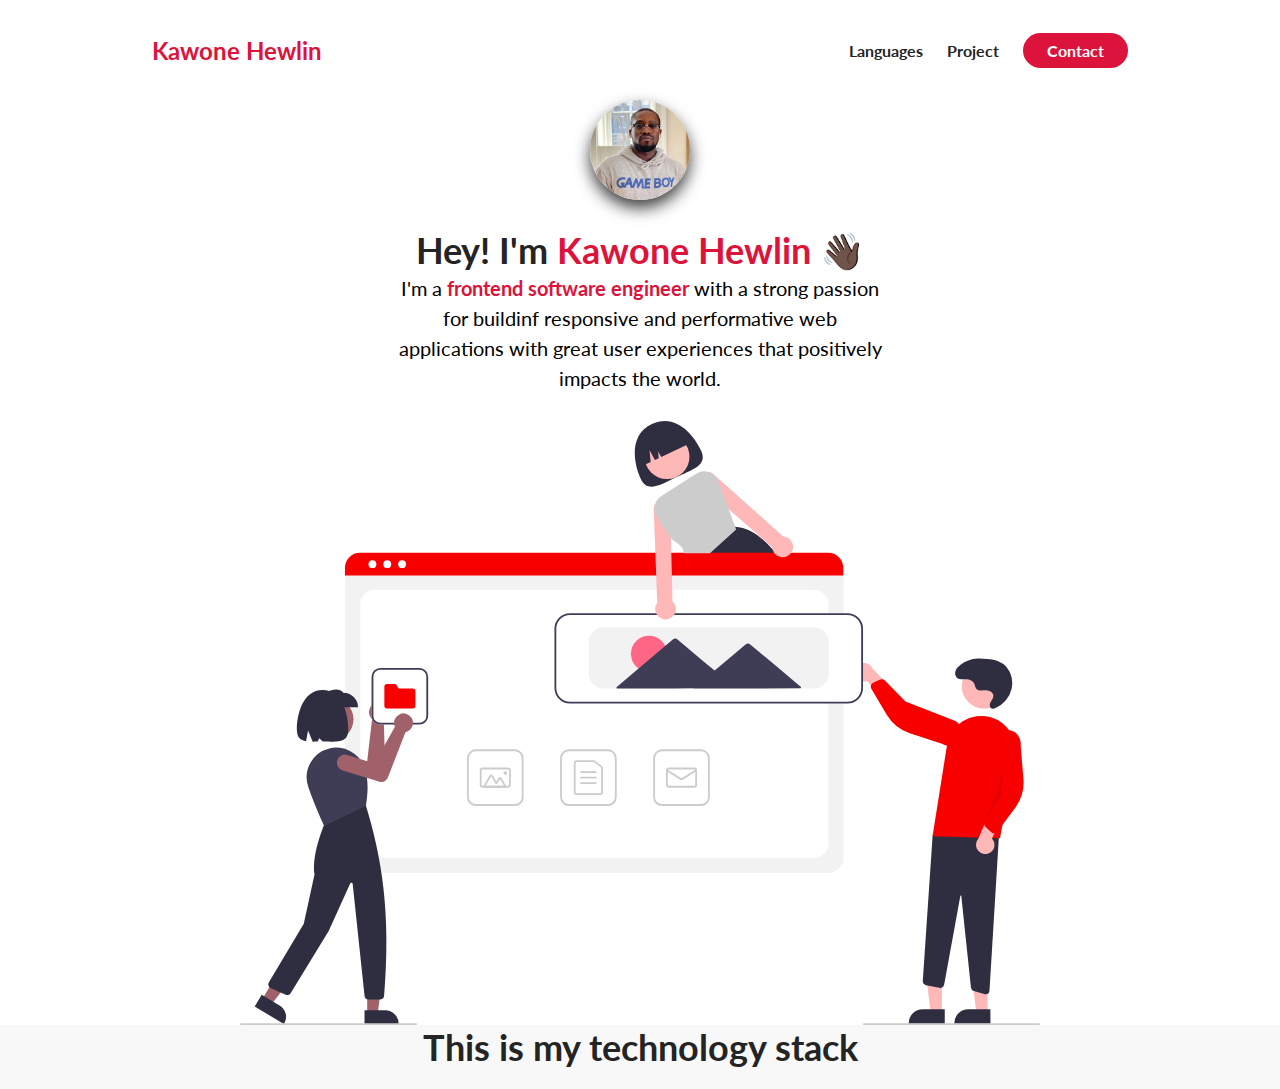
==== idex.html @ f4ad8e28 "e-port1" ====
<!DOCTYPE html>
<html lang="en">
<head>
    <meta charset="UTF-8">
    <meta http-equiv="X-UA-Compatible" content="IE=edge">
    <meta name="viewport" content="width=device-width, initial-scale=1.0">
    <title>Kawone Hewlin</title>
    <link rel="stylesheet" href="styles.css">
    <script src="https://kit.fontawesome.com/c8e4d183c2.js" crossorigin="anonymous"></script>
</head>
<body>
    <section id="aboutme">
        <nav>
            <div class="personal__logo">Kawone Hewlin</div>
            <ul class="nav__link--list">
                <li>
                    <a href="" class="
                    nav__link--anchor
                    link__hover-effect
                    link__hover-effect--black
                    ">Languages</a>
                </li>
                <li>
                    <a href="" class="
                    nav__link--anchor
                    link__hover-effect
                    link__hover-effect--black
                    ">Project</a>
                </li>
                <li>
                    <a href="" class="
                    nav__link--anchor
                    nav__link--anchor-primary
                    ">Contact</a>
                </li>
            </ul>
        </nav>
        <div class="flex flex-1">
            <div class="about-me__info row">
                <div class="about-me__info--container">
                    <figure class="about-me__picture--mask">
                        <img class="me"src="./assets/IMG-0071.jpg" alt="Picture of me!">
                    </figure>
                    <h1 class="about -me__info--title">
                        Hey! I'm <span class="text--red">Kawone Hewlin</span> 👋🏿
                    </h1>
                    <P class="about-me__info--para">
                        I'm a <strong class="text--red">frontend software engineer</strong> with a strong passion for buildinf responsive and performative web applications with great user experiences that positively impacts the world.
                    </P>
                    <div class="about-me__links">
                       <a href="https://www.linkedin.com/in/kawone-hewlin-3a58b518a/" class="about-me__link"><i class="fab fa-linkedin-in"></i></a>
                       <a href="" class="about-me__link"><i class="fab fa-github"></i></a>
                       <a href="" class="about-me__link"><i class="fas fa-envelope"></i></a>
                       <a href="" class="about-me__link"><i class="fas fa-file-pdf"></i></a>
                    </div>
                </div>
        <figure class="about-me__img--container">
            <img src="./assets/undraw_building_websites_CRIMSON.svg" class="about-me__img" alt="">

</figure>
            </div>
        </div>
    </section>
    <section id="languages">
        <div class="container">
         <div class="row">
            <h1 class="section__titles">This is my technology stack</h1>
            <div class="language__list">
                <div class="language">
                    <figure class="language__img--wrapper">
                        <img src="" alt="" class="language__img">
                    </figure>
                </div>
            </div>
         </div>   
        </div>

    </section>
</body>
</html>
---- styles.css ----
@import url('https://fonts.googleapis.com/css2?family=Lato:wght@400;700&family=Roboto:wght@300;400;500;700&display=swap');
* {
    font-family: 'Lato', sans-serif;
    padding: 0;
    margin: 0;
    box-sizing: border-box;

}

h1, h2, h3, h4, h5, h6, span {

    color: #242424;
    text-align: center;
    line-height: 1.25;
}

h1{
font-size: 36px;

}
p {
    line-height: 1.5;
    font-size: 16px;
}

.text--red {
    color: crimson;
}


.flex {
    display: flex;
}
.flex-1 {
    flex: 1;
}

li { 
    list-style-type: none;
}

.row {
    width: 100%;
    max-width: 800px;
    margin: 0 auto;
}

section:nth-child(even) {
background-color: #f8f8f8;
}


/* Navigation Bar*/

nav {

height: 100px;
width: 100%;
max-width: 1000px;
margin: 0 auto;
display: flex;;
justify-content: space-between;
align-items: center;

}

.nav__link--list {
    display: flex;
    
}

.nav__link--anchor{
    margin: 0 12px;
    color: #242424;
    text-decoration: none;
    font-weight: 700;
}

.nav__link--anchor-primary {
    background-color: crimson;
    padding: 8px 24px;
    border-radius: 50px;
    color: white;
    transition: all 300ms ease;
}

.nav__link--anchor-primary:hover {
    background-color: #ec6868:
}

.personal__logo {
    font-size: 24px;
    color: crimson;
    margin: 0 12px;
    font-weight: bold;
}
/* About Me*/

#about-me {
    min-height: 100vh;
    display: flex;
    flex-direction: column;
}


 .about-me__info {
    display: flex;
    flex-direction: column;
 }
 .about-me__info--container {
display: flex;
flex-direction: column;
justify-content: center;
align-items: center;
max-width: 500px;
margin: 0 auto;
text-align: center;

 }

 .about-me__picture--mask {
    width: 100px;
    height: 100px;
    border-radius: 50%; /* makes the edges rounded cause a circular cut out*/
    overflow: hidden; /* hides the edges outside of the circle*/
    box-shadow: 0 8px 16px rgba(0, 0, 0, 0.75);
    margin-bottom: 28px;
 }
 
 .me {
    width: 100%;
    transform: scale(1.2);
    padding-right: 4px;
 }
 .about-me__info--title {
    margin-bottom: 16px;
 }
 .about-me__info--para {
    font-size: 20px;
    margin-bottom: 28px;
 }

 .about-me__link {
    font-size: 20px;
    color:#242424;
    text-decoration: none;
    padding: 0 16px:
 }

 .about-me__img--container{
    flex: 1;
    display: flex;
    align-items: center;
 }

 .about-me__img {
    width: 100%;
 }
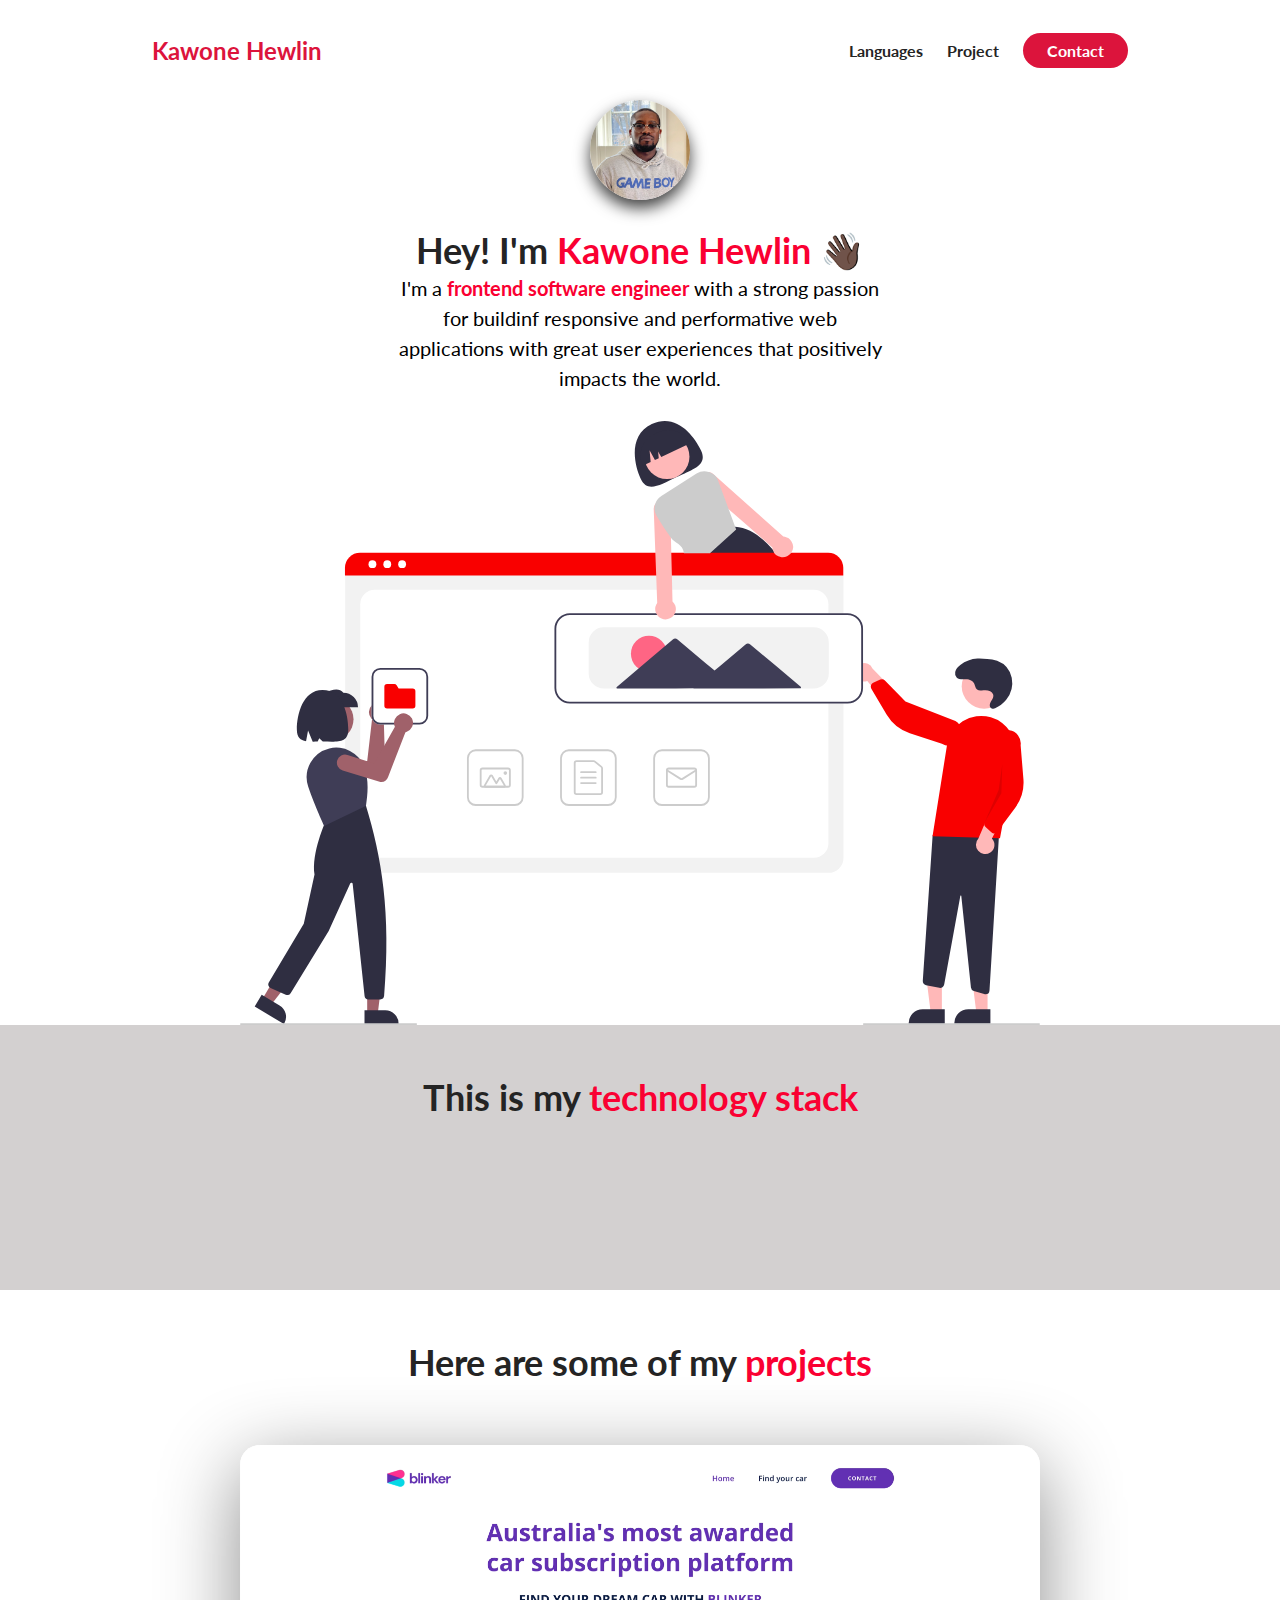
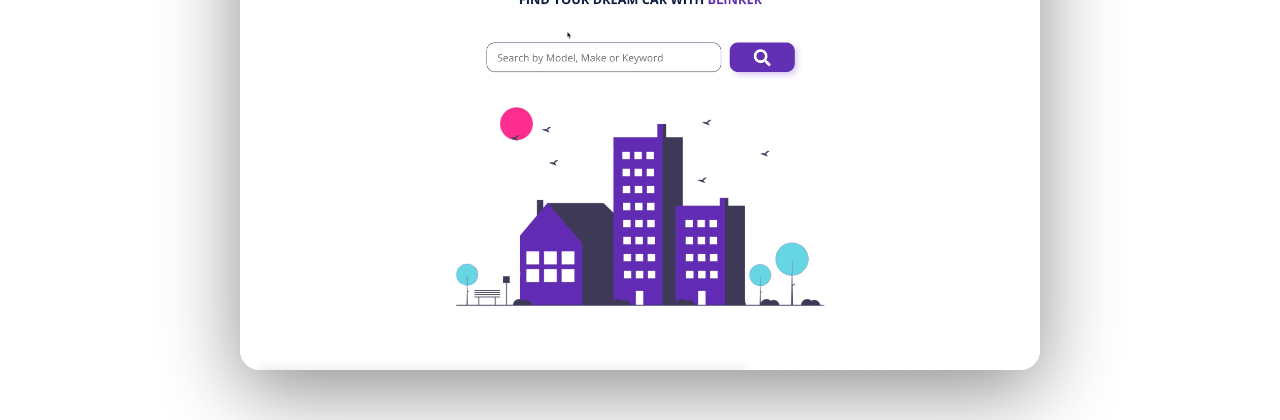
==== commit 7000ee47: "half way done with portfolio 1" ====
--- a/idex.html
+++ b/idex.html
@@ -64,17 +64,76 @@
     <section id="languages">
         <div class="container">
          <div class="row">
-            <h1 class="section__titles">This is my technology stack</h1>
+            <h1 class="section__title">This is my <span class="text--red">technology stack</span></h1>
             <div class="language__list">
                 <div class="language">
                     <figure class="language__img--wrapper">
-                        <img src="" alt="" class="language__img">
+                        <img src="https://upload.wikimedia.org/wikipedia/commons/thumb/3/38/HTML5_Badge.svg/240px-HTML5_Badge.svg.png" alt="" class="language__img">
                     </figure>
+                    <span class="language__name">HTML</span>
+                </div>
+                <div class="language">
+                    <figure class="language__img--wrapper">
+                        <img src="https://upload.wikimedia.org/wikipedia/commons/thumb/3/38/HTML5_Badge.svg/240px-HTML5_Badge.svg.png" alt="" class="language__img">
+                    </figure>
+                    <span class="language__name">HTML</span>
+                </div>
+                <div class="language">
+                    <figure class="language__img--wrapper">
+                        <img src="https://upload.wikimedia.org/wikipedia/commons/thumb/3/38/HTML5_Badge.svg/240px-HTML5_Badge.svg.png" alt="" class="language__img">
+                    </figure>
+                    <span class="language__name">HTML</span>
+                </div>
+                <div class="language">
+                    <figure class="language__img--wrapper">
+                        <img src="https://upload.wikimedia.org/wikipedia/commons/thumb/3/38/HTML5_Badge.svg/240px-HTML5_Badge.svg.png" alt="" class="language__img">
+                    </figure>
+                    <span class="language__name">HTML</span>
+                </div>
+                <div class="language">
+                    <figure class="language__img--wrapper">
+                        <img src="https://upload.wikimedia.org/wikipedia/commons/thumb/3/38/HTML5_Badge.svg/240px-HTML5_Badge.svg.png" alt="" class="language__img">
+                    </figure>
+                    <span class="language__name">HTML</span>
+                </div>
+                <div class="language">
+                    <figure class="language__img--wrapper">
+                        <img src="https://upload.wikimedia.org/wikipedia/commons/thumb/3/38/HTML5_Badge.svg/240px-HTML5_Badge.svg.png" alt="" class="language__img">
+                    </figure>
+                    <span class="language__name">HTML</span>
+                </div>
+                <div class="language">
+                    <figure class="language__img--wrapper">
+                        <img src="https://upload.wikimedia.org/wikipedia/commons/thumb/3/38/HTML5_Badge.svg/240px-HTML5_Badge.svg.png" alt="" class="language__img">
+                    </figure>
+                    <span class="language__name">HTML</span>
+                </div>
+                <div class="language">
+                    <figure class="language__img--wrapper">
+                        <img src="https://upload.wikimedia.org/wikipedia/commons/thumb/3/38/HTML5_Badge.svg/240px-HTML5_Badge.svg.png" alt="" class="language__img">
+                    </figure>
+                    <span class="language__name">HTML</span>
                 </div>
             </div>
          </div>   
         </div>
 
     </section>
+    <section id="projects">
+        <div class="container">
+            <div class="row">
+                <h1 class="section__title">Here are some of my <span class="text--red">projects</span></h1>
+                <ul class="project__list">
+                    <li class="project">
+                        <div class="project__wrapper">
+                            <img src="./assets/loopit.png" class="project__img" alt="">
+                        </div>
+                    </li>
+                </ul>
+            </div>
+
+        </div>
+        
+    </section>
 </body>
 </html>--- a/styles.css
+++ b/styles.css
@@ -7,6 +7,7 @@
 
 }
 
+
 h1, h2, h3, h4, h5, h6, span {
 
     color: #242424;
@@ -24,7 +25,7 @@
 }
 
 .text--red {
-    color: crimson;
+    color: rgb(250, 0, 50);
 }
 
 
@@ -39,6 +40,13 @@
     list-style-type: none;
 }
 
+.container {
+    padding: 50px 0;
+}
+
+.section__title {
+    margin-bottom: 20px;
+}
 .row {
     width: 100%;
     max-width: 800px;
@@ -46,7 +54,7 @@
 }
 
 section:nth-child(even) {
-background-color: #f8f8f8;
+background-color: #d3d0d0;
 }
 
 
@@ -155,4 +163,103 @@
 
  .about-me__img {
     width: 100%;
- }+ }
+
+
+ /* Tech Stack*/
+
+
+.language__img {
+    width: 100%;
+    max-width: 100px;
+    transition: all 300ms;
+}
+
+.language:hover .language__img {
+    filter: brightness(80%);
+    opacity: 0.86;
+    transform: scale(0.9);
+}
+
+.language {
+    width: 25%;
+    display: flex;
+    justify-content: center;
+    position: relative;
+}
+
+.language__img--wrapper {
+    display: flex;
+    justify-content: center;
+    align-items: center;
+    padding: 25px 16px;
+}
+
+.language__list {
+    display: flex;
+    width: 100%;
+    flex-wrap: wrap;
+}
+
+.language__name {
+    position: absolute;
+    bottom: 0;
+    transform: scale(0);
+    transition: all 300ms;
+    font-size: 20px;
+    opacity: 0;
+}
+
+.language:hover .language__name {
+    transform: scale(1);
+    opacity: 1;
+}
+
+
+/*projects*/
+
+.project__img {
+    width: 100%;
+}
+
+.project__wrapper {
+    display: flex;
+    box-shadow: 0 20px 80px rgba(0, 0, 0, 0.45);
+    border-radius: 20px;
+    overflow: hidden;
+}
+
+.project__wrapper {
+    display: flex;
+    box-shadow: 0 20PX 80 rgba(0, 0, 0, 0.45);
+    border-radius: 20px;
+    overflow: hidden;
+    position: relative;
+}
+
+.project__wrapper::before {
+ content: "";
+ position: absolute;
+ top: 0;
+ left: 0;
+ height: 100%;
+ width: 100%;
+ background-color: #1c1d25 ;
+ opacity: 0;
+ transition: opacity 450ms ease;
+ z-index: 2;
+}
+   
+.project:hover .project__wrapper:before {
+    opacity: 0.7;
+}
+
+
+.project:hover .project__img {
+    transform: scale(1.07);
+    filter: blur(5px);
+}
+
+.project__list {
+    padding-top:  40px;
+}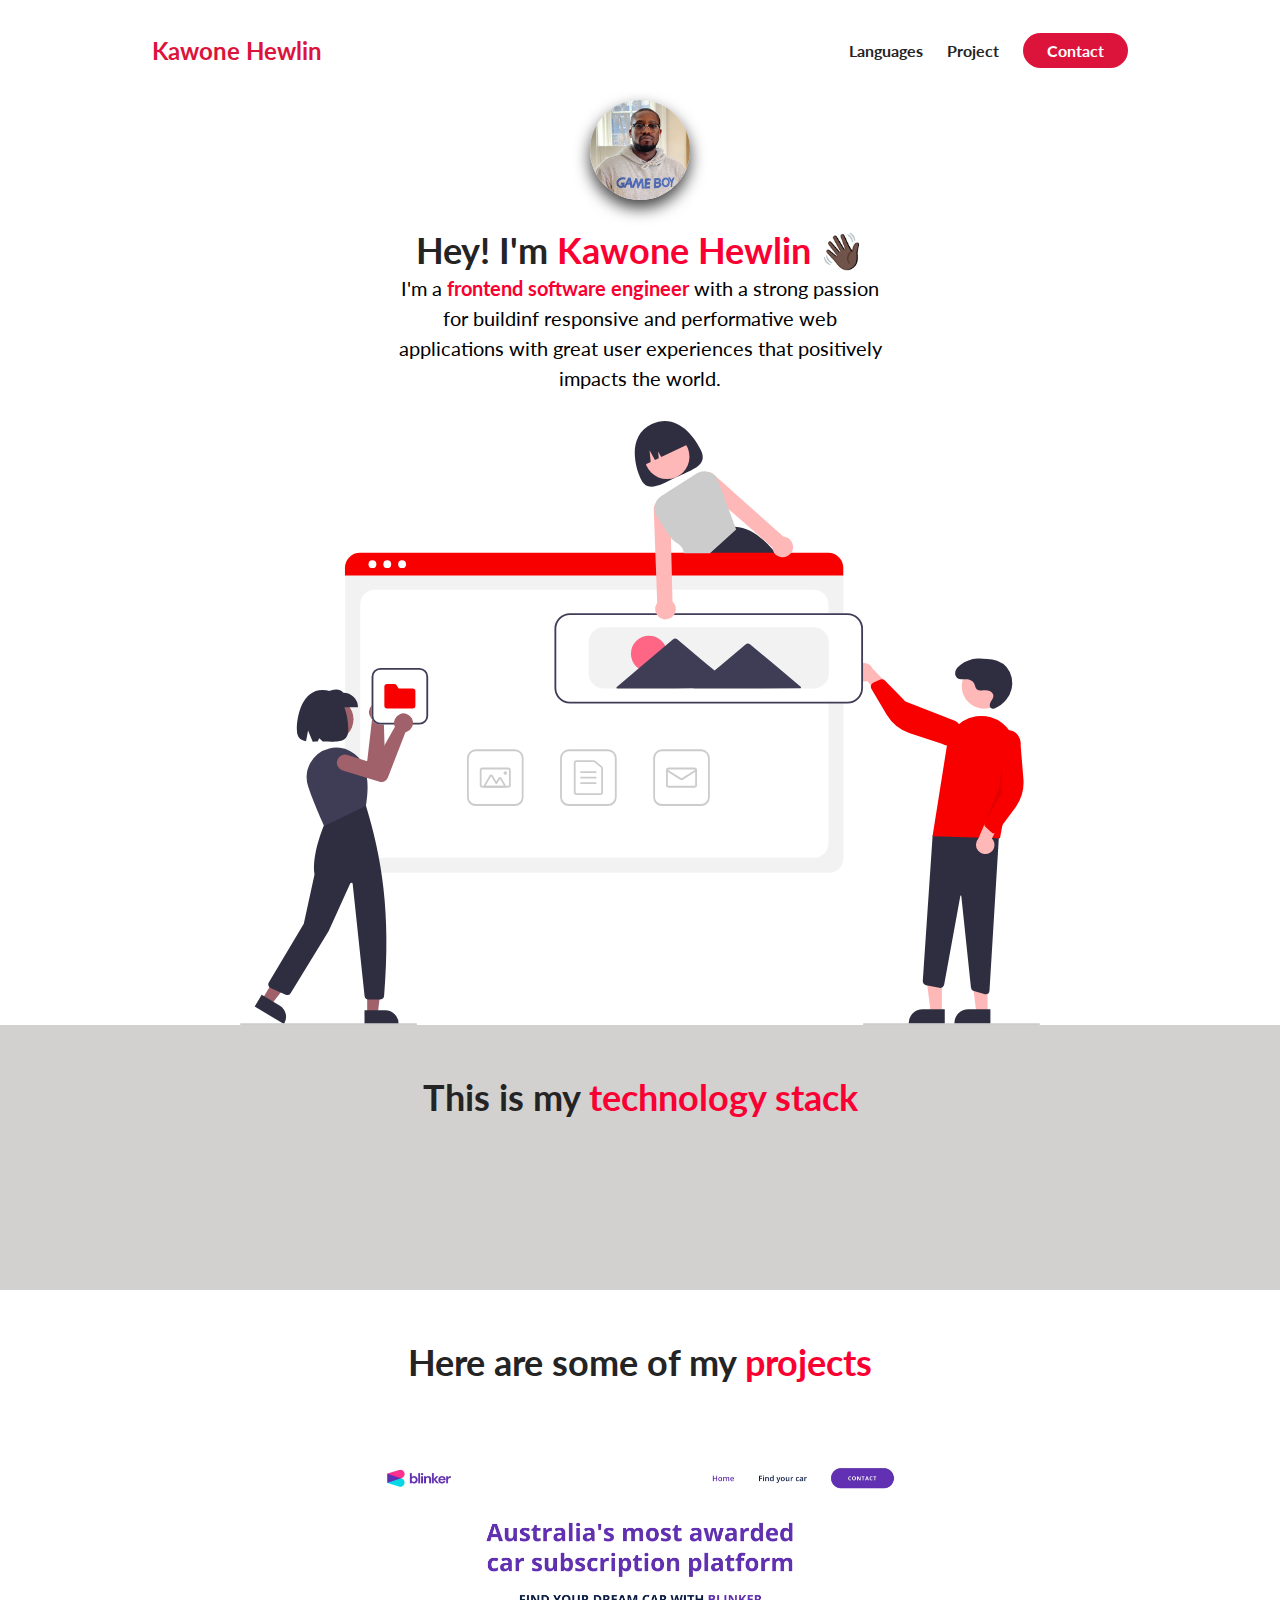
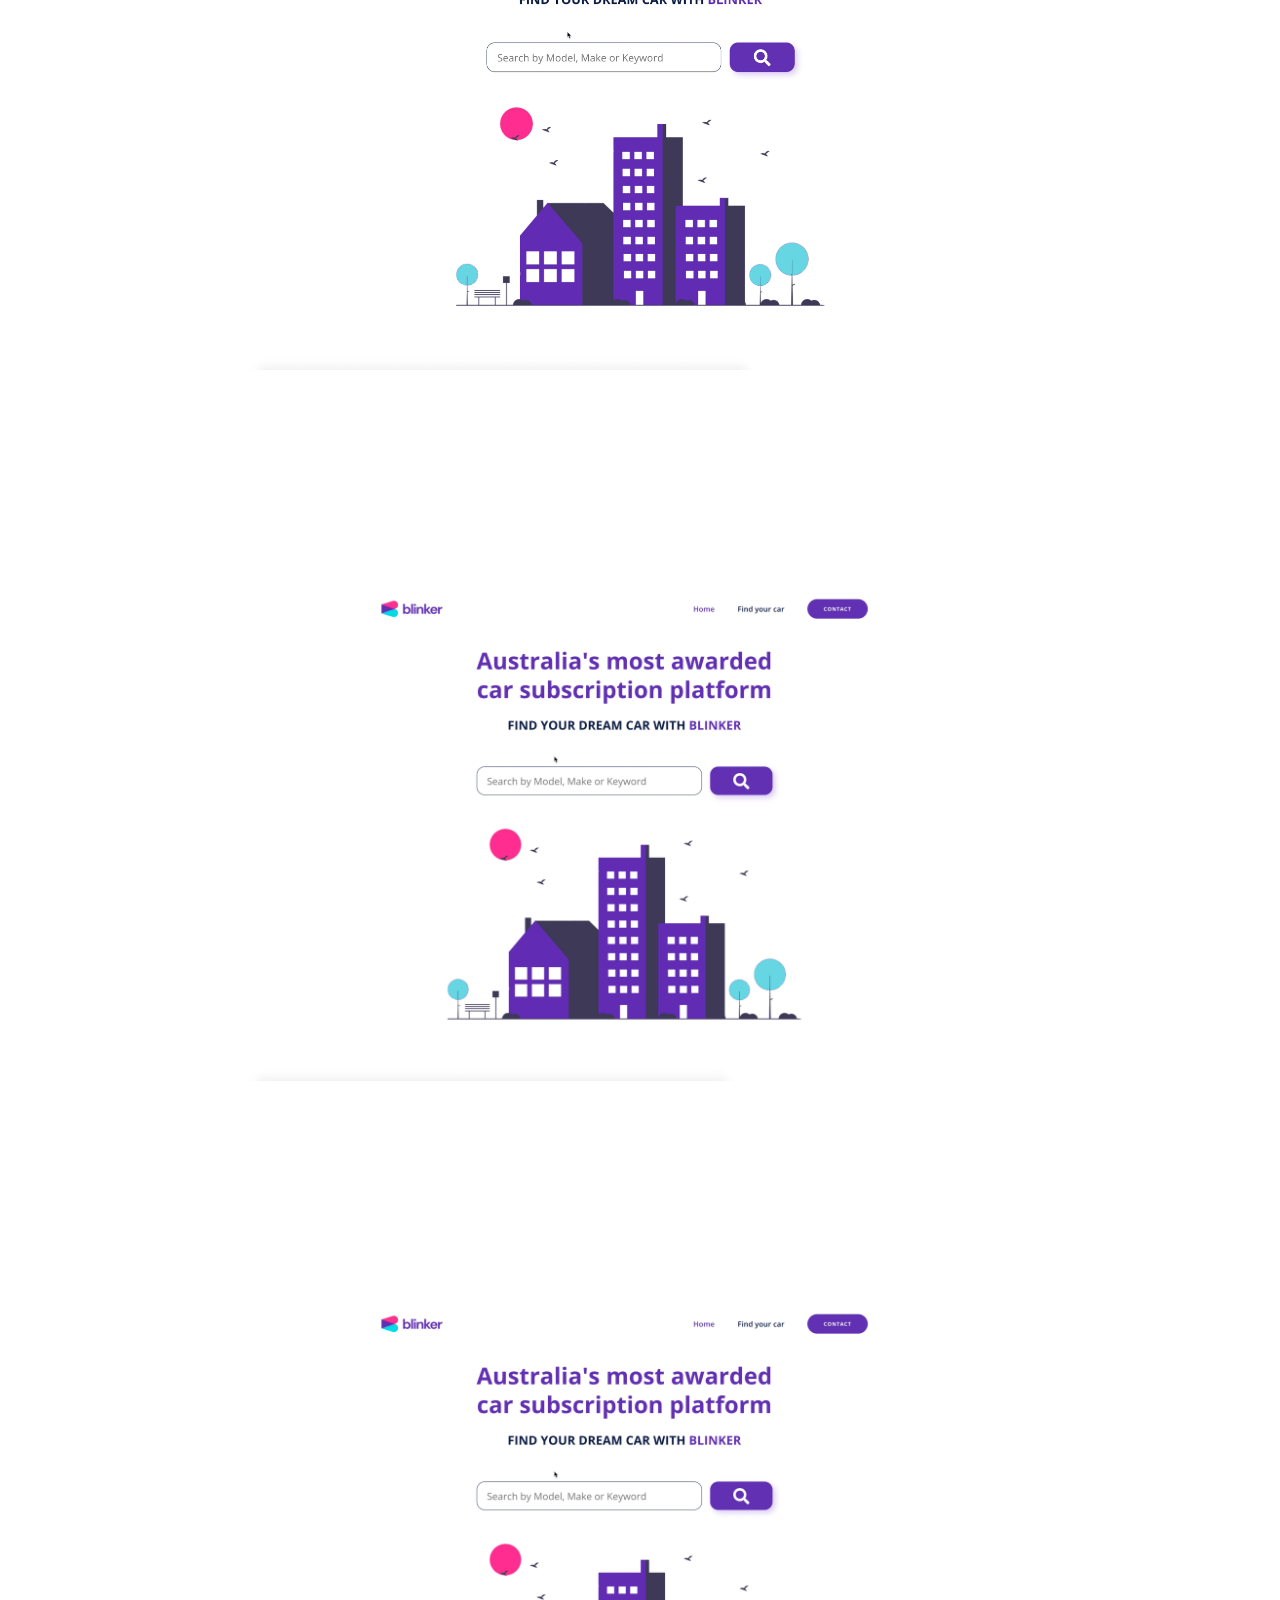
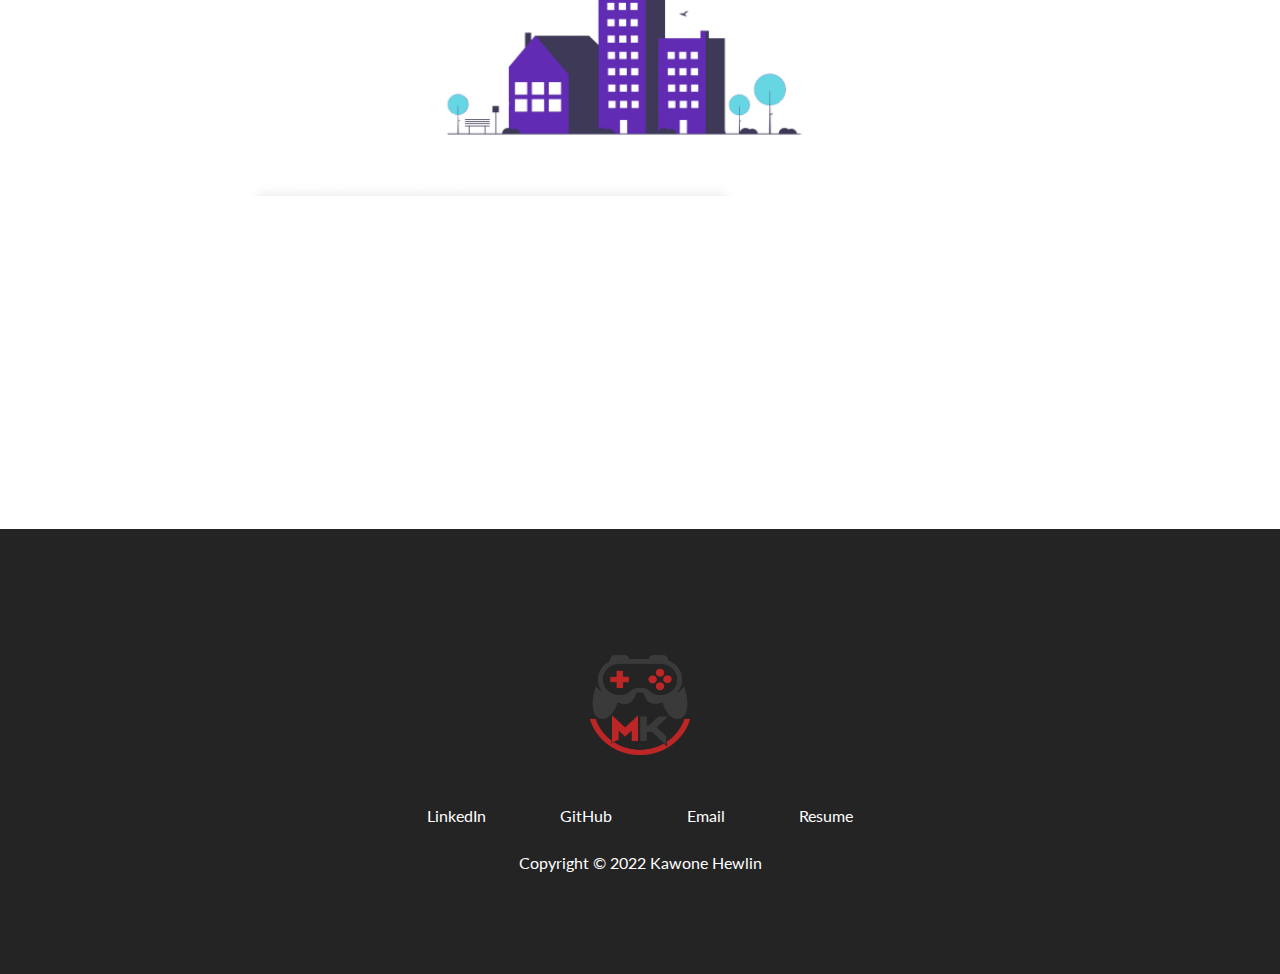
==== commit 0fd3fa54: "almost done" ====
--- a/idex.html
+++ b/idex.html
@@ -1,139 +1,291 @@
 <!DOCTYPE html>
 <html lang="en">
-<head>
-    <meta charset="UTF-8">
-    <meta http-equiv="X-UA-Compatible" content="IE=edge">
-    <meta name="viewport" content="width=device-width, initial-scale=1.0">
+  <head>
+    <meta charset="UTF-8" />
+    <meta http-equiv="X-UA-Compatible" content="IE=edge" />
+    <meta name="viewport" content="width=device-width, initial-scale=1.0" />
     <title>Kawone Hewlin</title>
-    <link rel="stylesheet" href="styles.css">
-    <script src="https://kit.fontawesome.com/c8e4d183c2.js" crossorigin="anonymous"></script>
-</head>
-<body>
+    <link rel="stylesheet" href="styles.css" />
+    <script
+      src="https://kit.fontawesome.com/c8e4d183c2.js"
+      crossorigin="anonymous"
+    ></script>
+  </head>
+  <body>
     <section id="aboutme">
-        <nav>
-            <div class="personal__logo">Kawone Hewlin</div>
-            <ul class="nav__link--list">
-                <li>
-                    <a href="" class="
-                    nav__link--anchor
-                    link__hover-effect
-                    link__hover-effect--black
-                    ">Languages</a>
-                </li>
-                <li>
-                    <a href="" class="
-                    nav__link--anchor
-                    link__hover-effect
-                    link__hover-effect--black
-                    ">Project</a>
-                </li>
-                <li>
-                    <a href="" class="
-                    nav__link--anchor
-                    nav__link--anchor-primary
-                    ">Contact</a>
-                </li>
-            </ul>
-        </nav>
-        <div class="flex flex-1">
-            <div class="about-me__info row">
-                <div class="about-me__info--container">
-                    <figure class="about-me__picture--mask">
-                        <img class="me"src="./assets/IMG-0071.jpg" alt="Picture of me!">
-                    </figure>
-                    <h1 class="about -me__info--title">
-                        Hey! I'm <span class="text--red">Kawone Hewlin</span> 👋🏿
-                    </h1>
-                    <P class="about-me__info--para">
-                        I'm a <strong class="text--red">frontend software engineer</strong> with a strong passion for buildinf responsive and performative web applications with great user experiences that positively impacts the world.
-                    </P>
-                    <div class="about-me__links">
-                       <a href="https://www.linkedin.com/in/kawone-hewlin-3a58b518a/" class="about-me__link"><i class="fab fa-linkedin-in"></i></a>
-                       <a href="" class="about-me__link"><i class="fab fa-github"></i></a>
-                       <a href="" class="about-me__link"><i class="fas fa-envelope"></i></a>
-                       <a href="" class="about-me__link"><i class="fas fa-file-pdf"></i></a>
-                    </div>
-                </div>
-        <figure class="about-me__img--container">
-            <img src="./assets/undraw_building_websites_CRIMSON.svg" class="about-me__img" alt="">
-
-</figure>
-            </div>
-        </div>
+      <nav>
+        <div class="personal__logo">Kawone Hewlin</div>
+        <ul class="nav__link--list">
+          <li>
+            <a href="#languages"
+              class="
+              nav__link--anchor
+               link__hover-effect
+                link__hover-effect--black "
+              >Languages</a>
+          </li>
+          <li>
+            <a
+              href=""
+              class=" nav__link--anchor 
+              link__hover-effect 
+              link__hover-effect--black "
+              >Project</a
+            >
+          </li>
+          <li>
+            <a href="" class="nav__link--anchor
+             nav__link--anchor-primary"
+              >Contact</a
+            >
+          </li>
+        </ul>
+      </nav>
+      <div class="flex flex-1">
+        <div class="about-me__info row">
+          <div class="about-me__info--container">
+            <figure class="about-me__picture--mask">
+              <img
+                class="me"
+                src="./assets/IMG-0071.jpg"
+                alt="Picture of me!"
+              />
+            </figure>
+            <h1 class="about -me__info--title">
+              Hey! I'm <span class="text--red">Kawone Hewlin</span> 
+              <span class="wave">👋🏿</span>
+            </h1>
+            <p class="about-me__info--para">
+              I'm a
+              <strong class="text--red">frontend software engineer</strong> with
+              a strong passion for buildinf responsive and performative web
+              applications with great user experiences that positively impacts
+              the world.
+            </p>
+            <div class="about-me__links">
+              <a
+                href="https://www.linkedin.com/in/kawone-hewlin-3a58b518a/"
+                target="_blank"
+                class="about-me__link"
+                ><i class="fab fa-linkedin-in"></i
+              ></a>
+              <a href="" class="about-me__link"
+                ><i class="fab fa-github"></i
+              ></a>
+              <a href="" class="about-me__link"
+                ><i class="fas fa-envelope"></i
+              ></a>
+              <a href="" class="about-me__link"
+                ><i class="fas fa-file-pdf"></i
+              ></a>
+            </div>
+          </div>
+          <figure class="about-me__img--container">
+            <img
+              src="./assets/undraw_building_websites_CRIMSON.svg"
+              class="about-me__img"
+              alt=""
+            />
+          </figure>
+        </div>
+      </div>
     </section>
     <section id="languages">
-        <div class="container">
-         <div class="row">
-            <h1 class="section__title">This is my <span class="text--red">technology stack</span></h1>
-            <div class="language__list">
-                <div class="language">
-                    <figure class="language__img--wrapper">
-                        <img src="https://upload.wikimedia.org/wikipedia/commons/thumb/3/38/HTML5_Badge.svg/240px-HTML5_Badge.svg.png" alt="" class="language__img">
-                    </figure>
-                    <span class="language__name">HTML</span>
-                </div>
-                <div class="language">
-                    <figure class="language__img--wrapper">
-                        <img src="https://upload.wikimedia.org/wikipedia/commons/thumb/3/38/HTML5_Badge.svg/240px-HTML5_Badge.svg.png" alt="" class="language__img">
-                    </figure>
-                    <span class="language__name">HTML</span>
-                </div>
-                <div class="language">
-                    <figure class="language__img--wrapper">
-                        <img src="https://upload.wikimedia.org/wikipedia/commons/thumb/3/38/HTML5_Badge.svg/240px-HTML5_Badge.svg.png" alt="" class="language__img">
-                    </figure>
-                    <span class="language__name">HTML</span>
-                </div>
-                <div class="language">
-                    <figure class="language__img--wrapper">
-                        <img src="https://upload.wikimedia.org/wikipedia/commons/thumb/3/38/HTML5_Badge.svg/240px-HTML5_Badge.svg.png" alt="" class="language__img">
-                    </figure>
-                    <span class="language__name">HTML</span>
-                </div>
-                <div class="language">
-                    <figure class="language__img--wrapper">
-                        <img src="https://upload.wikimedia.org/wikipedia/commons/thumb/3/38/HTML5_Badge.svg/240px-HTML5_Badge.svg.png" alt="" class="language__img">
-                    </figure>
-                    <span class="language__name">HTML</span>
-                </div>
-                <div class="language">
-                    <figure class="language__img--wrapper">
-                        <img src="https://upload.wikimedia.org/wikipedia/commons/thumb/3/38/HTML5_Badge.svg/240px-HTML5_Badge.svg.png" alt="" class="language__img">
-                    </figure>
-                    <span class="language__name">HTML</span>
-                </div>
-                <div class="language">
-                    <figure class="language__img--wrapper">
-                        <img src="https://upload.wikimedia.org/wikipedia/commons/thumb/3/38/HTML5_Badge.svg/240px-HTML5_Badge.svg.png" alt="" class="language__img">
-                    </figure>
-                    <span class="language__name">HTML</span>
-                </div>
-                <div class="language">
-                    <figure class="language__img--wrapper">
-                        <img src="https://upload.wikimedia.org/wikipedia/commons/thumb/3/38/HTML5_Badge.svg/240px-HTML5_Badge.svg.png" alt="" class="language__img">
-                    </figure>
-                    <span class="language__name">HTML</span>
-                </div>
-            </div>
-         </div>   
-        </div>
-
+      <div class="container">
+        <div class="row">
+          <h1 class="section__title">
+            This is my <span class="text--red">technology stack</span>
+          </h1>
+          <div class="language__list">
+            <div class="language">
+              <figure class="language__img--wrapper">
+                <img
+                  src="https://upload.wikimedia.org/wikipedia/commons/thumb/3/38/HTML5_Badge.svg/240px-HTML5_Badge.svg.png"
+                  alt=""
+                  class="language__img"
+                />
+              </figure>
+              <span class="language__name">HTML</span>
+            </div>
+            <div class="language">
+              <figure class="language__img--wrapper">
+                <img
+                  src="https://upload.wikimedia.org/wikipedia/commons/thumb/3/38/HTML5_Badge.svg/240px-HTML5_Badge.svg.png"
+                  alt=""
+                  class="language__img"
+                />
+              </figure>
+              <span class="language__name">HTML</span>
+            </div>
+            <div class="language">
+              <figure class="language__img--wrapper">
+                <img
+                  src="https://upload.wikimedia.org/wikipedia/commons/thumb/3/38/HTML5_Badge.svg/240px-HTML5_Badge.svg.png"
+                  alt=""
+                  class="language__img"
+                />
+              </figure>
+              <span class="language__name">HTML</span>
+            </div>
+            <div class="language">
+              <figure class="language__img--wrapper">
+                <img
+                  src="https://upload.wikimedia.org/wikipedia/commons/thumb/3/38/HTML5_Badge.svg/240px-HTML5_Badge.svg.png"
+                  alt=""
+                  class="language__img"
+                />
+              </figure>
+              <span class="language__name">HTML</span>
+            </div>
+            <div class="language">
+              <figure class="language__img--wrapper">
+                <img
+                  src="https://upload.wikimedia.org/wikipedia/commons/thumb/3/38/HTML5_Badge.svg/240px-HTML5_Badge.svg.png"
+                  alt=""
+                  class="language__img"
+                />
+              </figure>
+              <span class="language__name">HTML</span>
+            </div>
+            <div class="language">
+              <figure class="language__img--wrapper">
+                <img
+                  src="https://upload.wikimedia.org/wikipedia/commons/thumb/3/38/HTML5_Badge.svg/240px-HTML5_Badge.svg.png"
+                  alt=""
+                  class="language__img"
+                />
+              </figure>
+              <span class="language__name">HTML</span>
+            </div>
+            <div class="language">
+              <figure class="language__img--wrapper">
+                <img
+                  src="https://upload.wikimedia.org/wikipedia/commons/thumb/3/38/HTML5_Badge.svg/240px-HTML5_Badge.svg.png"
+                  alt=""
+                  class="language__img"
+                />
+              </figure>
+              <span class="language__name">HTML</span>
+            </div>
+            <div class="language">
+              <figure class="language__img--wrapper">
+                <img
+                  src="https://upload.wikimedia.org/wikipedia/commons/thumb/3/38/HTML5_Badge.svg/240px-HTML5_Badge.svg.png"
+                  alt=""
+                  class="language__img"
+                />
+              </figure>
+              <span class="language__name">HTML</span>
+            </div>
+          </div>
+        </div>
+      </div>
     </section>
     <section id="projects">
-        <div class="container">
-            <div class="row">
-                <h1 class="section__title">Here are some of my <span class="text--red">projects</span></h1>
-                <ul class="project__list">
-                    <li class="project">
-                        <div class="project__wrapper">
-                            <img src="./assets/loopit.png" class="project__img" alt="">
-                        </div>
-                    </li>
-                </ul>
-            </div>
-
-        </div>
+      <div class="container">
+        <div class="row">
+          <h1 class="section__title">
+            Here are some of my <span class="text--red">projects</span>
+          </h1>
+          <ul class="project__list">
+            <li class="project">
+              <div class="project__wrapper">
+                <img src="./assets/loopit.png" class="project__img" alt="" />
+                <div class="project__description">
+                  <h3 class="project__description--title">Car Sales Project</h3>
+                  <h4 class="project__description--sub-title">
+                    Html, CSS, JavaScript, Vue, Vex
+                  </h4>
+                  <p class="project__description--para">
+                    Lorem ipsum dolor sit amet consectetur adipisicing elit.
+                    Neque minus magni nesciunt soluta ut qui magnam quidem
+                  </p>
+                  <div class="project__description--links">
+                    <a href="https://github.com/MrKawone" target="_blank" class="project__description--link">
+                        <i class="fab fa-github"></i>
+                    </a>
+                    <a href="https://github.com/MrKawone" target="_blank" class="project__description--link">
+                        <i class="fas fa-link"></i>
+                  </div>
+                </div>
+              </div>
+            </li>
+            <li class="project">
+                <div class="project__wrapper">
+                  <img src="./assets/loopit.png" class="project__img" alt="" />
+                  <div class="project__description">
+                    <h3 class="project__description--title">Car Sales Project</h3>
+                    <h4 class="project__description--sub-title">
+                      Html, CSS, JavaScript, Vue, Vex
+                    </h4>
+                    <p class="project__description--para">
+                      Lorem ipsum dolor sit amet consectetur adipisicing elit.
+                      Neque minus magni nesciunt soluta ut qui magnam quidem
+                    </p>
+                    <div class="project__description--links">
+                      <a href="https://github.com/MrKawone" target="_blank" class="project__description--link">
+                          <i class="fab fa-github"></i>
+                      </a>
+                      <a href="https://github.com/MrKawone" target="_blank" class="project__description--link">
+                          <i class="fas fa-link"></i>
+                    </div>
+                  </div>
+                </div>
+              </li>
+              <li class="project">
+                <div class="project__wrapper">
+                  <img src="./assets/loopit.png" class="project__img" alt="" />
+                  <div class="project__description">
+                    <h3 class="project__description--title">Car Sales Project</h3>
+                    <h4 class="project__description--sub-title">
+                      Html, CSS, JavaScript, Vue, Vex
+                    </h4>
+                    <p class="project__description--para">
+                      Lorem ipsum dolor sit amet consectetur adipisicing elit.
+                      Neque minus magni nesciunt soluta ut qui magnam quidem
+                    </p>
+                    <div class="project__description--links">
+                      <a href="https://github.com/MrKawone" target="_blank" class="project__description--link">
+                          <i class="fab fa-github"></i>
+                      </a>
+                      <a href="https://github.com/MrKawone" target="_blank" class="project__description--link">
+                          <i class="fas fa-link"></i>
+                    </div>
+                  </div>
+                </div>
+              </li>
+          </ul>
+        </div>
+      </div>
+    </section>
+    <footer>
+        <div class="footer__row">
+            <a href="#" class="footer__anchor">
+            <figure class="footer__logo">
+                <img src="./assets/HD_File.png" class="footer__logo--img" alt="logo">
+            </figure>
+            <span class="footer__logo--popper">
+                Top
+                <i class="fas fa-arrow-up"></i>
         
-    </section>
-</body>
-</html>+            </span>
+        </a>
+        <div class="footer__social--list">
+            <a href="https://www.linkedin.com/in/kawone-hewlin-3a58b518a/" class="footer__social--link
+            link__hover-effect
+            link__hover-effect--white" target="_blank">LinkedIn</a>
+            <a href="https://github.com/MrKawone" class="footer__social--link
+            link__hover-effect
+            link__hover-effect--white" target="_blank">GitHub</a>
+            <a href="mailto:kawonehewlin@gmail.com" class="footer__social--link
+            link__hover-effect
+            link__hover-effect--white" target="_blank">Email</a>
+            <a href="./assets/Kawone+Resume.2.docx" class="footer__social--link
+            link__hover-effect
+            link__hover-effect--white" target="_blank">Resume</a>
+        </div>
+       <div class="footer__copyright">Copyright © 2022 Kawone Hewlin </div>
+     </div>
+</footer>
+  </body>
+</html>
--- a/styles.css
+++ b/styles.css
@@ -7,6 +7,9 @@
 
 }
 
+html {
+    scroll-behavior: smooth;
+}
 
 h1, h2, h3, h4, h5, h6, span {
 
@@ -22,6 +25,33 @@
 p {
     line-height: 1.5;
     font-size: 16px;
+}
+a {
+    text-decoration: none;
+}
+
+.link__hover-effect:after {
+    content: "";
+    position: absolute;
+    height: 3px;
+    background-color: black;
+    width: 0%;
+    bottom: -3px;
+    right: 0;
+    transition: all 300ms ease;
+
+}
+
+.link__hover-effect--white:after {
+    background-color: #fff;
+  }
+  .link__hover-effect--black:after {
+    background-color: #000;
+  }
+
+.link__hover-effect:hover:after {
+    width: 100%;
+    left: 0;
 }
 
 .text--red {
@@ -218,20 +248,25 @@
 
 /*projects*/
 
+.project {
+    margin-bottom: 135px;
+
+}
+
+.project:last-child {
+    margin-bottom: 40px;
+}
+
 .project__img {
     width: 100%;
-}
+    transition: all 500ms ease;
+
+}
+
 
 .project__wrapper {
     display: flex;
-    box-shadow: 0 20px 80px rgba(0, 0, 0, 0.45);
-    border-radius: 20px;
-    overflow: hidden;
-}
-
-.project__wrapper {
-    display: flex;
-    box-shadow: 0 20PX 80 rgba(0, 0, 0, 0.45);
+    box-shadow: 0 20px 80 rgba(0, 0, 0, 0.45);
     border-radius: 20px;
     overflow: hidden;
     position: relative;
@@ -248,9 +283,11 @@
  opacity: 0;
  transition: opacity 450ms ease;
  z-index: 2;
+ transform: translateY(100%);
 }
    
 .project:hover .project__wrapper:before {
+    transform: translateY(0);
     opacity: 0.7;
 }
 
@@ -258,8 +295,169 @@
 .project:hover .project__img {
     transform: scale(1.07);
     filter: blur(5px);
+    
 }
 
 .project__list {
     padding-top:  40px;
-}+}
+
+.project:hover .project__description {
+    opacity: 1;
+    transform: translateY(-50%);
+}
+
+.project__description {
+    position: absolute;
+    top: 50%;
+    left: 90px;
+    transform: translateY(100%);
+    max-width: 550px;
+    z-index: 3;
+    opacity: 0;
+    transition: transform 450ms, opacity 300ms;
+    
+
+}
+
+.project__description--title {
+    font-size: 40px;
+}
+
+.project__description--para {
+    margin: 16px 0;
+}
+
+.project__description--link {
+    font-size: 20px;
+    margin-right: 16px;
+    text-decoration: none;
+}
+
+
+.project__description--title,
+.project__description--sub-title,
+.project__description--para,
+.project__description--link {
+    text-align: left;
+    color: #fff;
+}
+
+/* FOOTER*/
+
+
+footer {
+    background-color: #242424;
+  }
+  
+  .footer__social--list {
+    width: 100%;
+    max-width: 500px;
+    display: flex;
+    justify-content: space-around;
+    margin-bottom: 28px;
+    margin-top: 28px;
+  }
+  .footer__row {
+    display: flex;
+    flex-direction: column;
+    align-items: center;
+    justify-content: center;
+    padding: 8% 0;
+  }
+  
+  .footer__logo--img {
+    width: 100px;
+    height: 100px;
+   
+  }
+  
+  .footer__social--link,
+  .footer__copyright,
+  .footer__logo--popper {
+    color: #fff;
+  }
+  
+  .footer__logo--popper {
+    position: absolute;
+    right: 0;
+    top: 30px;
+    font-weight: 700;
+    opacity: 0;
+    transition: all 300ms ease;
+  }
+  
+  .footer__anchor {
+    margin-bottom: 20px;
+    position: relative;
+  }
+  
+  .footer__anchor:hover .footer__logo--popper {
+    transform: translateX(60px);
+    opacity: 1;
+  }
+  
+  /* Small phones, tablets, large smartphones */
+@media (max-width: 768px) {
+    nav {
+      height: 68px;
+    }
+  
+    h1 {
+      font-size: 28px;
+    }
+  
+    .about-me__info--para {
+      font-size: 18px;
+    }
+  
+    .language {
+      width: calc(100% / 3);
+    }
+  
+    .project__description--para {
+      font-size: 14px;
+    }
+  
+    .project__description {
+      left: 30px;
+      padding-right: 30px;
+    }
+  }
+  
+  /* SMALL PHONES */
+  @media (max-width: 480px) {
+    .nav__link:not(:last-child) {
+      display: none;
+    }
+  
+    .project__wrapper {
+      border-radius: 0;
+    }
+  
+    .project__description {
+      padding: 0;
+      left: 0;
+      width: 100%;
+    }
+  
+    .project__description--para {
+      display: none;
+    }
+  
+    .project__description--links {
+      display: flex;
+      justify-content: center;
+    }
+  
+    .project__description--title {
+      font-size: 32px;
+      line-height: 1;
+      text-align: center;
+    }
+  
+    .project__description--sub-title {
+      text-align: center;
+      margin: 12px 0;
+    }
+  }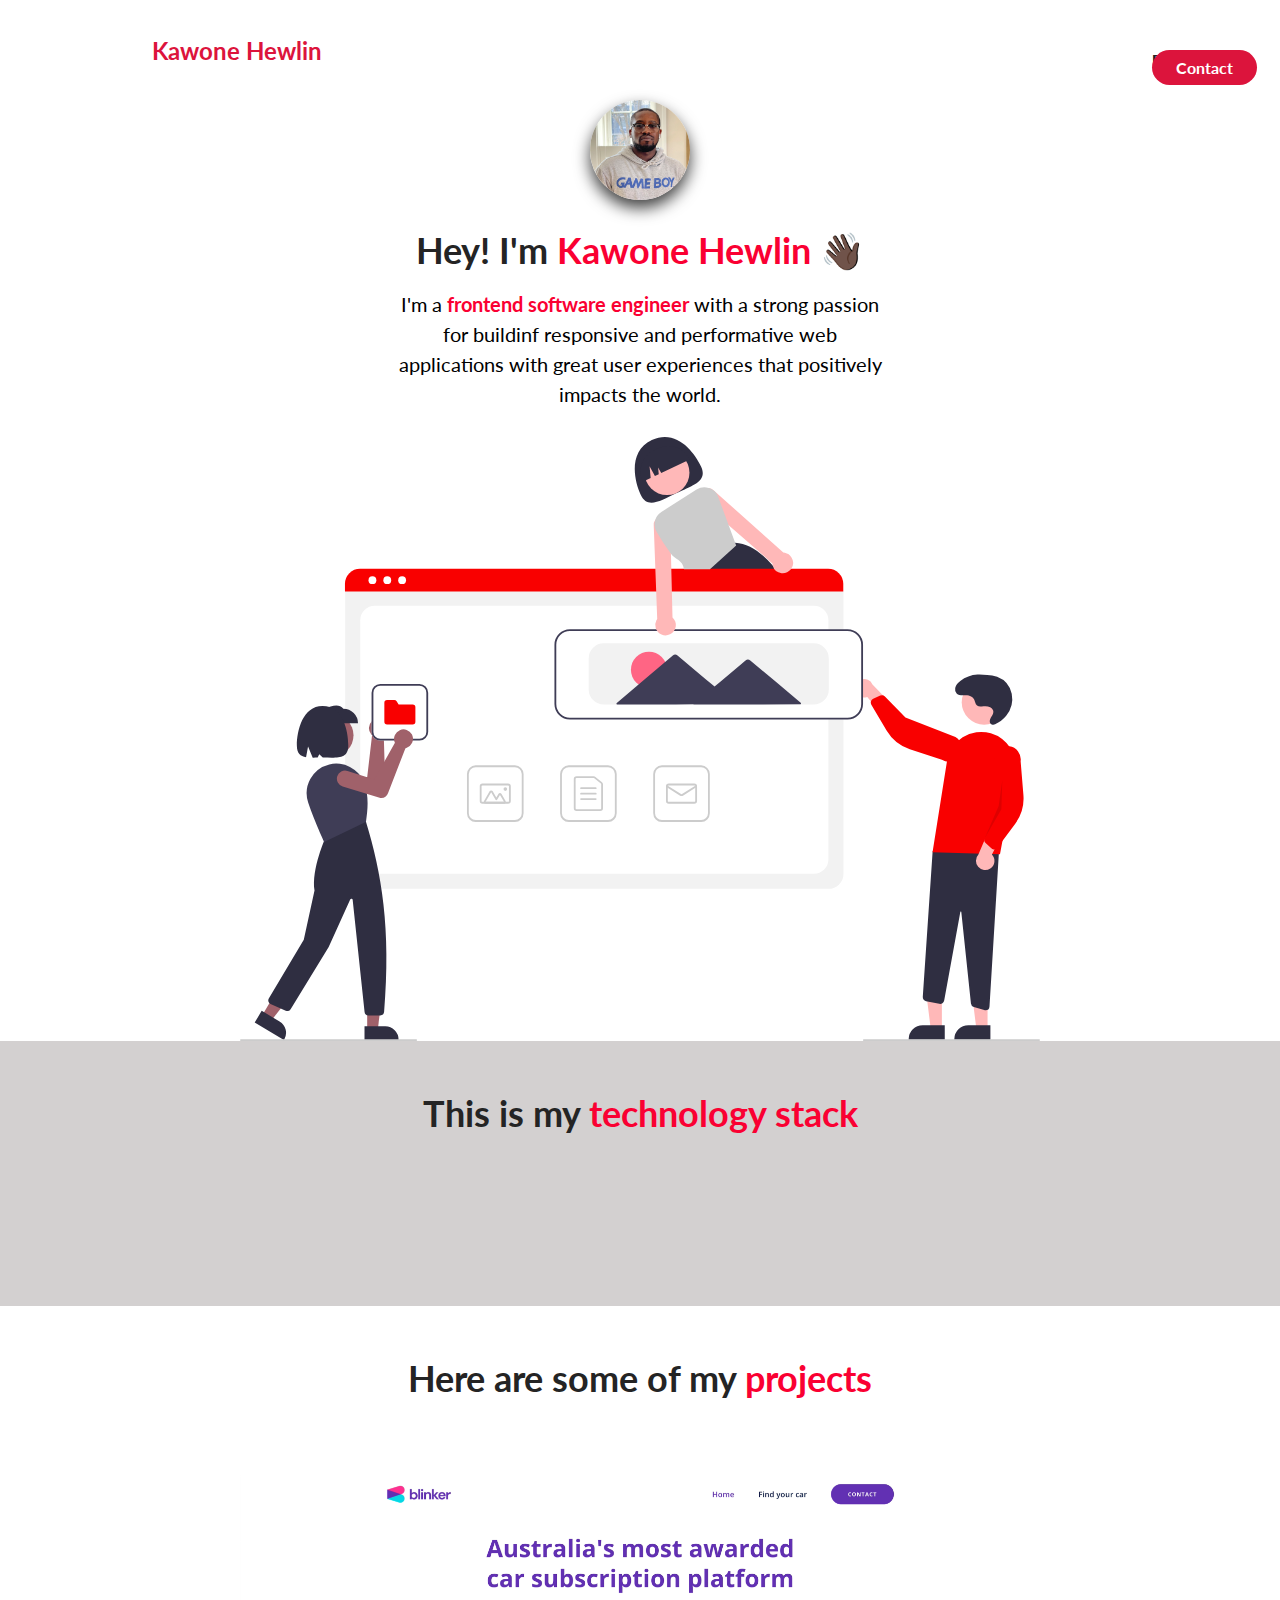
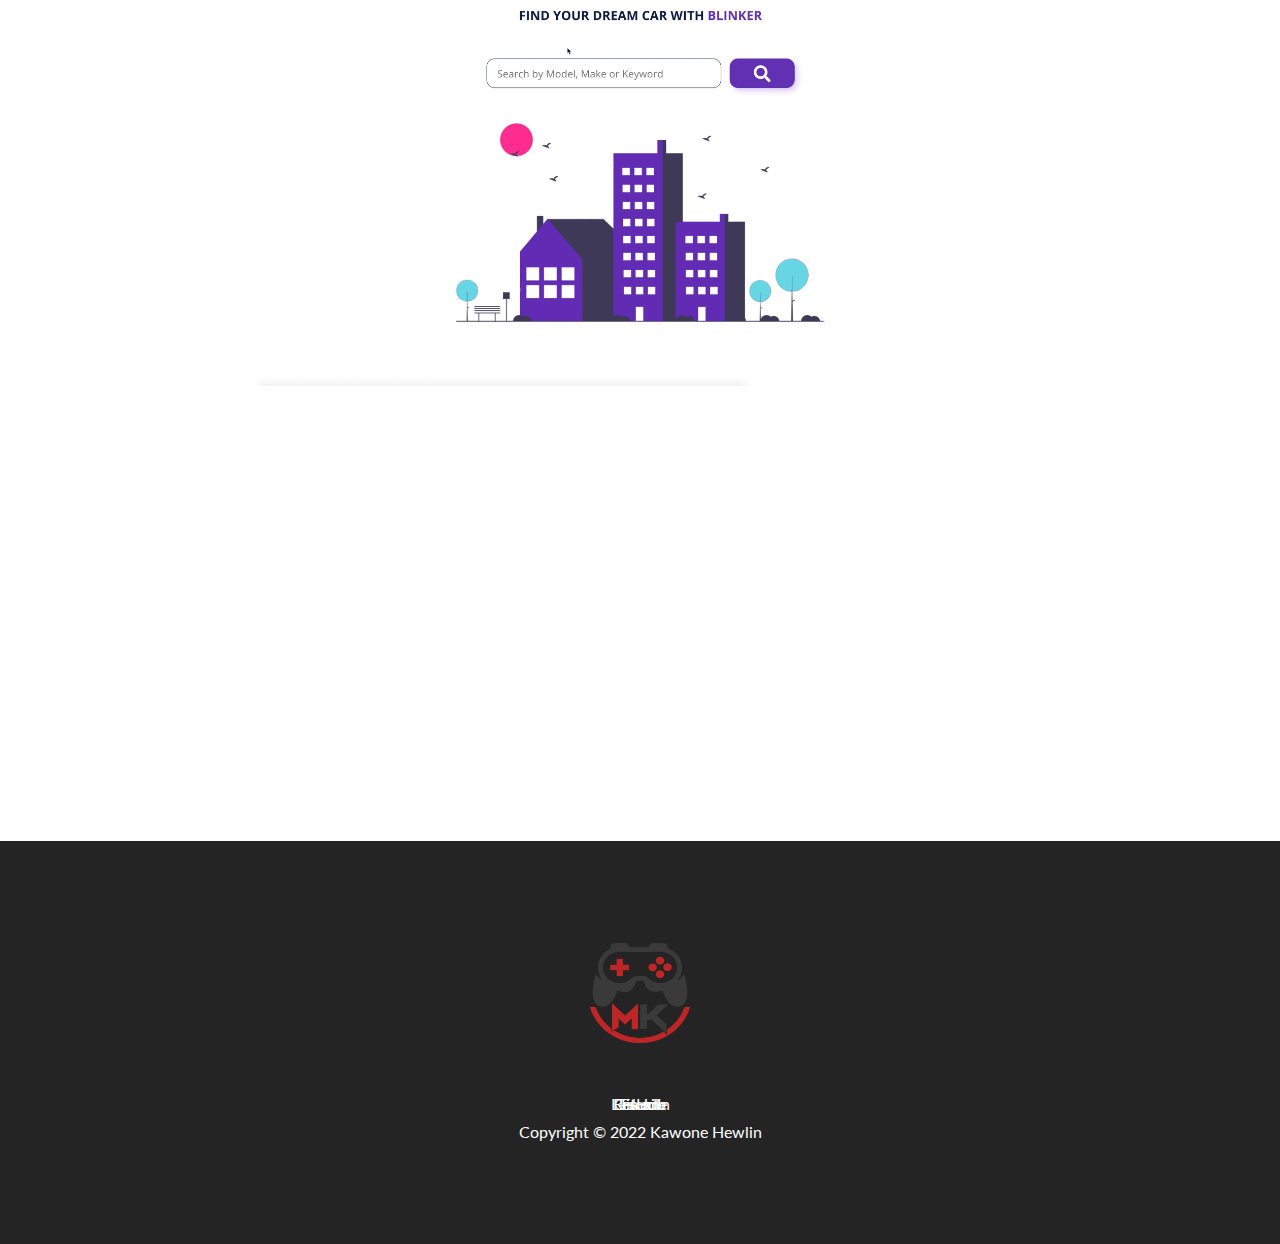
==== commit 0ba4c011: "Done- ish still need to fgure why no underline @ top" ====
--- a/idex.html
+++ b/idex.html
@@ -16,7 +16,7 @@
       <nav>
         <div class="personal__logo">Kawone Hewlin</div>
         <ul class="nav__link--list">
-          <li>
+          <li class="nav__link">
             <a href="#languages"
               class="
               nav__link--anchor
@@ -24,7 +24,7 @@
                 link__hover-effect--black "
               >Languages</a>
           </li>
-          <li>
+          <li class="nav__link">
             <a
               href=""
               class=" nav__link--anchor 
@@ -33,7 +33,7 @@
               >Project</a
             >
           </li>
-          <li>
+          <li class="nav__link">
             <a href="" class="nav__link--anchor
              nav__link--anchor-primary"
               >Contact</a
@@ -51,7 +51,7 @@
                 alt="Picture of me!"
               />
             </figure>
-            <h1 class="about -me__info--title">
+            <h1 class="about-me__info--title">
               Hey! I'm <span class="text--red">Kawone Hewlin</span> 
               <span class="wave">👋🏿</span>
             </h1>
@@ -69,13 +69,13 @@
                 class="about-me__link"
                 ><i class="fab fa-linkedin-in"></i
               ></a>
-              <a href="" class="about-me__link"
+              <a href="https://github.com/MrKawone/E-Port-1" target="_blank" class="about-me__link"
                 ><i class="fab fa-github"></i
               ></a>
-              <a href="" class="about-me__link"
+              <a href="mailto:kawonehewlin@gmail.com" target="_blank" class="about-me__link"
                 ><i class="fas fa-envelope"></i
               ></a>
-              <a href="" class="about-me__link"
+              <a href="./assets/Kawone+Resume.2.docx" target="_blank" class="about-me__link"
                 ><i class="fas fa-file-pdf"></i
               ></a>
             </div>
--- a/styles.css
+++ b/styles.css
@@ -28,7 +28,14 @@
 }
 a {
     text-decoration: none;
-}
+    position: absolute;
+    transition: opacity 300ms ease;
+}
+
+i:hover {
+opacity: 0.7;
+}
+
 
 .link__hover-effect:after {
     content: "";
@@ -163,7 +170,21 @@
     overflow: hidden; /* hides the edges outside of the circle*/
     box-shadow: 0 8px 16px rgba(0, 0, 0, 0.75);
     margin-bottom: 28px;
- }
+    animation: animate-profile-picture 800ms 200ms backwards;
+ }
+
+ @keyframes animate-profile-picture {
+    0% {
+      transform: scale(0);
+    }
+    80% {
+      transform: scale(1.1);
+    }
+    100% {
+      transform: scale(1);
+    }
+  }
+
  
  .me {
     width: 100%;
@@ -172,10 +193,12 @@
  }
  .about-me__info--title {
     margin-bottom: 16px;
+    animation: fade-up 650ms 400ms backwards;
  }
  .about-me__info--para {
     font-size: 20px;
     margin-bottom: 28px;
+    animation: fade-up 650ms 600ms backwards;
  }
 
  .about-me__link {
@@ -185,6 +208,21 @@
     padding: 0 16px:
  }
 
+ .about-me__links {
+    animation: fade-up 650ms 800ms backwards;
+ }
+
+ @keyframes fade-up {
+    0% {
+      opacity: 0;
+      transform: translateY(40px);
+    }
+    100% {
+      opacity: 1;
+      transform: translateY(0);
+    }
+  }
+
  .about-me__img--container{
     flex: 1;
     display: flex;
@@ -195,7 +233,22 @@
     width: 100%;
  }
 
-
+ .wave {
+display: inline-block;
+animation: animate-wave 500ms infinite ease-in-out;
+ }
+@keyframes animate-wave {
+    0% {
+        transform: rotate(0);
+    }
+    50% {
+        transform: rotate(30deg);
+    }
+    100% {
+        transform: rotate(0);
+    }
+
+}
  /* Tech Stack*/
 
 
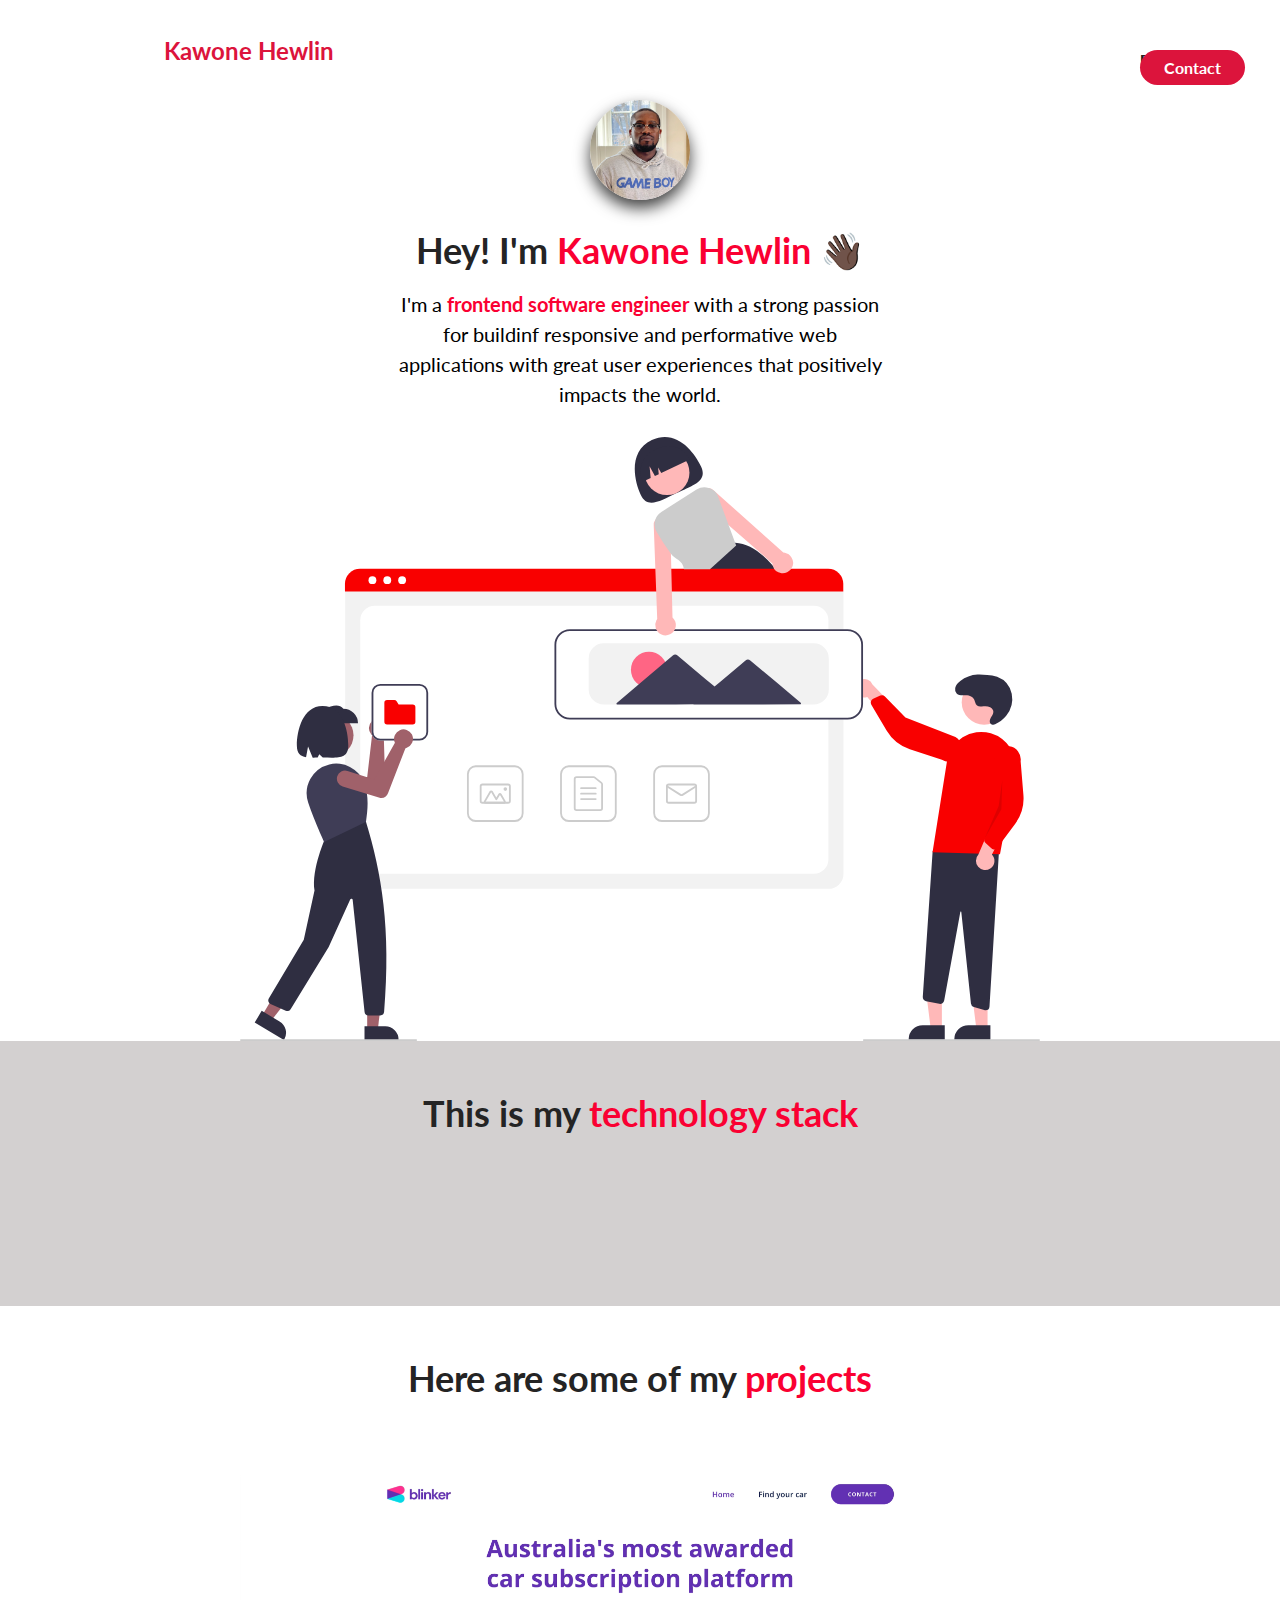
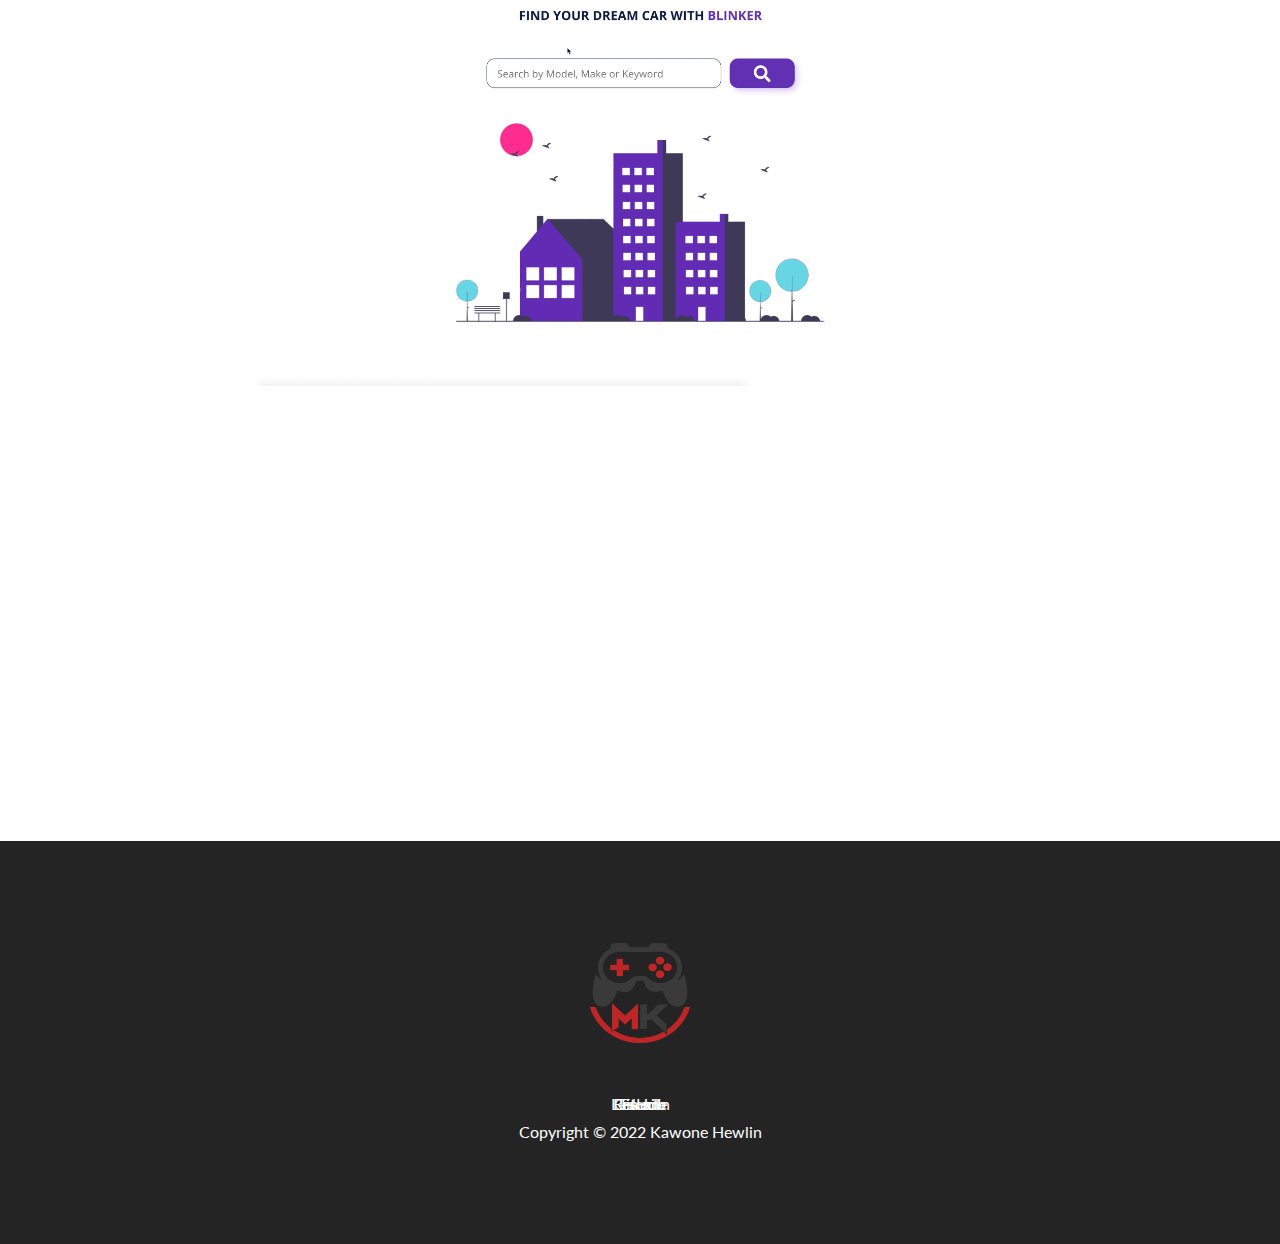
==== commit dacf0bf2: "trying to fix my links over lapping" ====
--- a/idex.html
+++ b/idex.html
@@ -29,12 +29,11 @@
               href=""
               class=" nav__link--anchor 
               link__hover-effect 
-              link__hover-effect--black "
-              >Project</a
+              link__hover-effect--black ">Project</a
             >
           </li>
           <li class="nav__link">
-            <a href="" class="nav__link--anchor
+            <a href="mailto:kawonehewlin@gmail.com"  target="_blank" class="nav__link--anchor
              nav__link--anchor-primary"
               >Contact</a
             >
--- a/styles.css
+++ b/styles.css
@@ -30,6 +30,7 @@
     text-decoration: none;
     position: absolute;
     transition: opacity 300ms ease;
+   
 }
 
 i:hover {
@@ -98,7 +99,6 @@
 /* Navigation Bar*/
 
 nav {
-
 height: 100px;
 width: 100%;
 max-width: 1000px;
@@ -106,12 +106,11 @@
 display: flex;;
 justify-content: space-between;
 align-items: center;
-
+padding: 0 12px;
 }
 
 .nav__link--list {
     display: flex;
-    
 }
 
 .nav__link--anchor{
